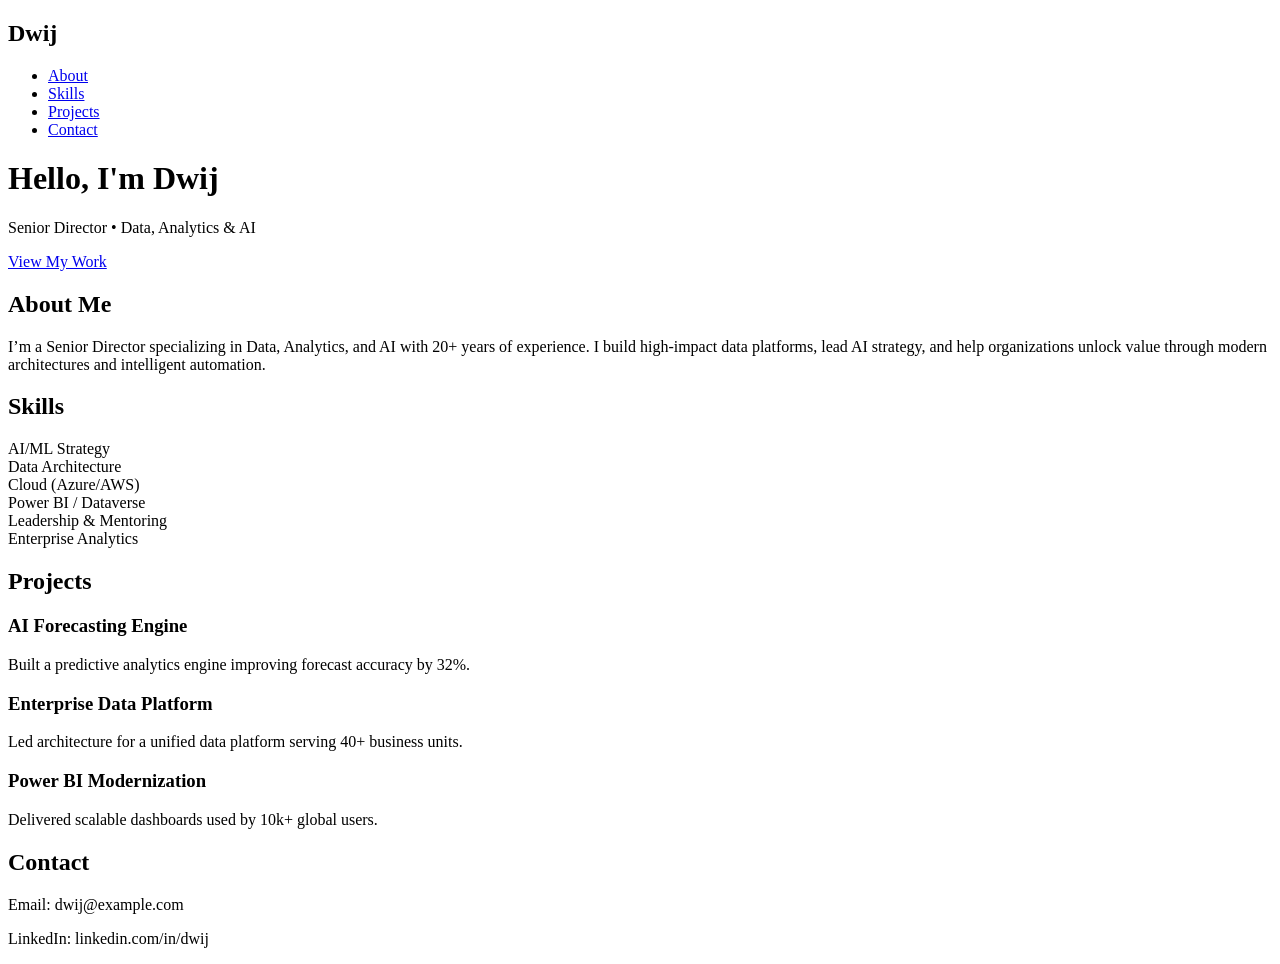
==== index.html @ 9cb64bd8 "Add initial HTML structure for portfolio" ====
<!DOCTYPE html>
<html lang="en">
<head>
    <meta charset="UTF-8">
    <meta name="viewport" content="width=device-width, initial-scale=1.0">
    <title>Dwij | Portfolio</title>
    <link rel="stylesheet" href="style.css">
</head>
<body>

    <!-- Header -->
    <header>
        <nav>
            <h2 class="logo">Dwij</h2>
            <ul>
                <li><a href="#about">About</a></li>
                <li><a href="#skills">Skills</a></li>
                <li><a href="#projects">Projects</a></li>
                <li><a href="#contact">Contact</a></li>
            </ul>
        </nav>

        <div class="hero">
            <h1>Hello, I'm <span>Dwij</span></h1>
            <p>Senior Director • Data, Analytics & AI</p>
            <a href="#projects" class="btn">View My Work</a>
        </div>
    </header>

    <!-- About -->
    <section id="about" class="section">
        <h2>About Me</h2>
        <p>
            I’m a Senior Director specializing in Data, Analytics, and AI with 20+ years of experience.
            I build high‑impact data platforms, lead AI strategy, and help organizations unlock value through
            modern architectures and intelligent automation.
        </p>
    </section>

    <!-- Skills -->
    <section id="skills" class="section">
        <h2>Skills</h2>
        <div class="skills-grid">
            <div class="skill">AI/ML Strategy</div>
            <div class="skill">Data Architecture</div>
            <div class="skill">Cloud (Azure/AWS)</div>
            <div class="skill">Power BI / Dataverse</div>
            <div class="skill">Leadership & Mentoring</div>
            <div class="skill">Enterprise Analytics</div>
        </div>
    </section>

    <!-- Projects -->
    <section id="projects" class="section">
        <h2>Projects</h2>
        <div class="project-grid">
            <div class="project-card">
                <h3>AI Forecasting Engine</h3>
                <p>Built a predictive analytics engine improving forecast accuracy by 32%.</p>
            </div>
            <div class="project-card">
                <h3>Enterprise Data Platform</h3>
                <p>Led architecture for a unified data platform serving 40+ business units.</p>
            </div>
            <div class="project-card">
                <h3>Power BI Modernization</h3>
                <p>Delivered scalable dashboards used by 10k+ global users.</p>
            </div>
        </div>
    </section>

    <!-- Contact -->
    <section id="contact" class="section">
        <h2>Contact</h2>
        <p>Email: dwij@example.com</p>
        <p>LinkedIn: linkedin.com/in/dwij</p>
    </section>

</body>
</html>
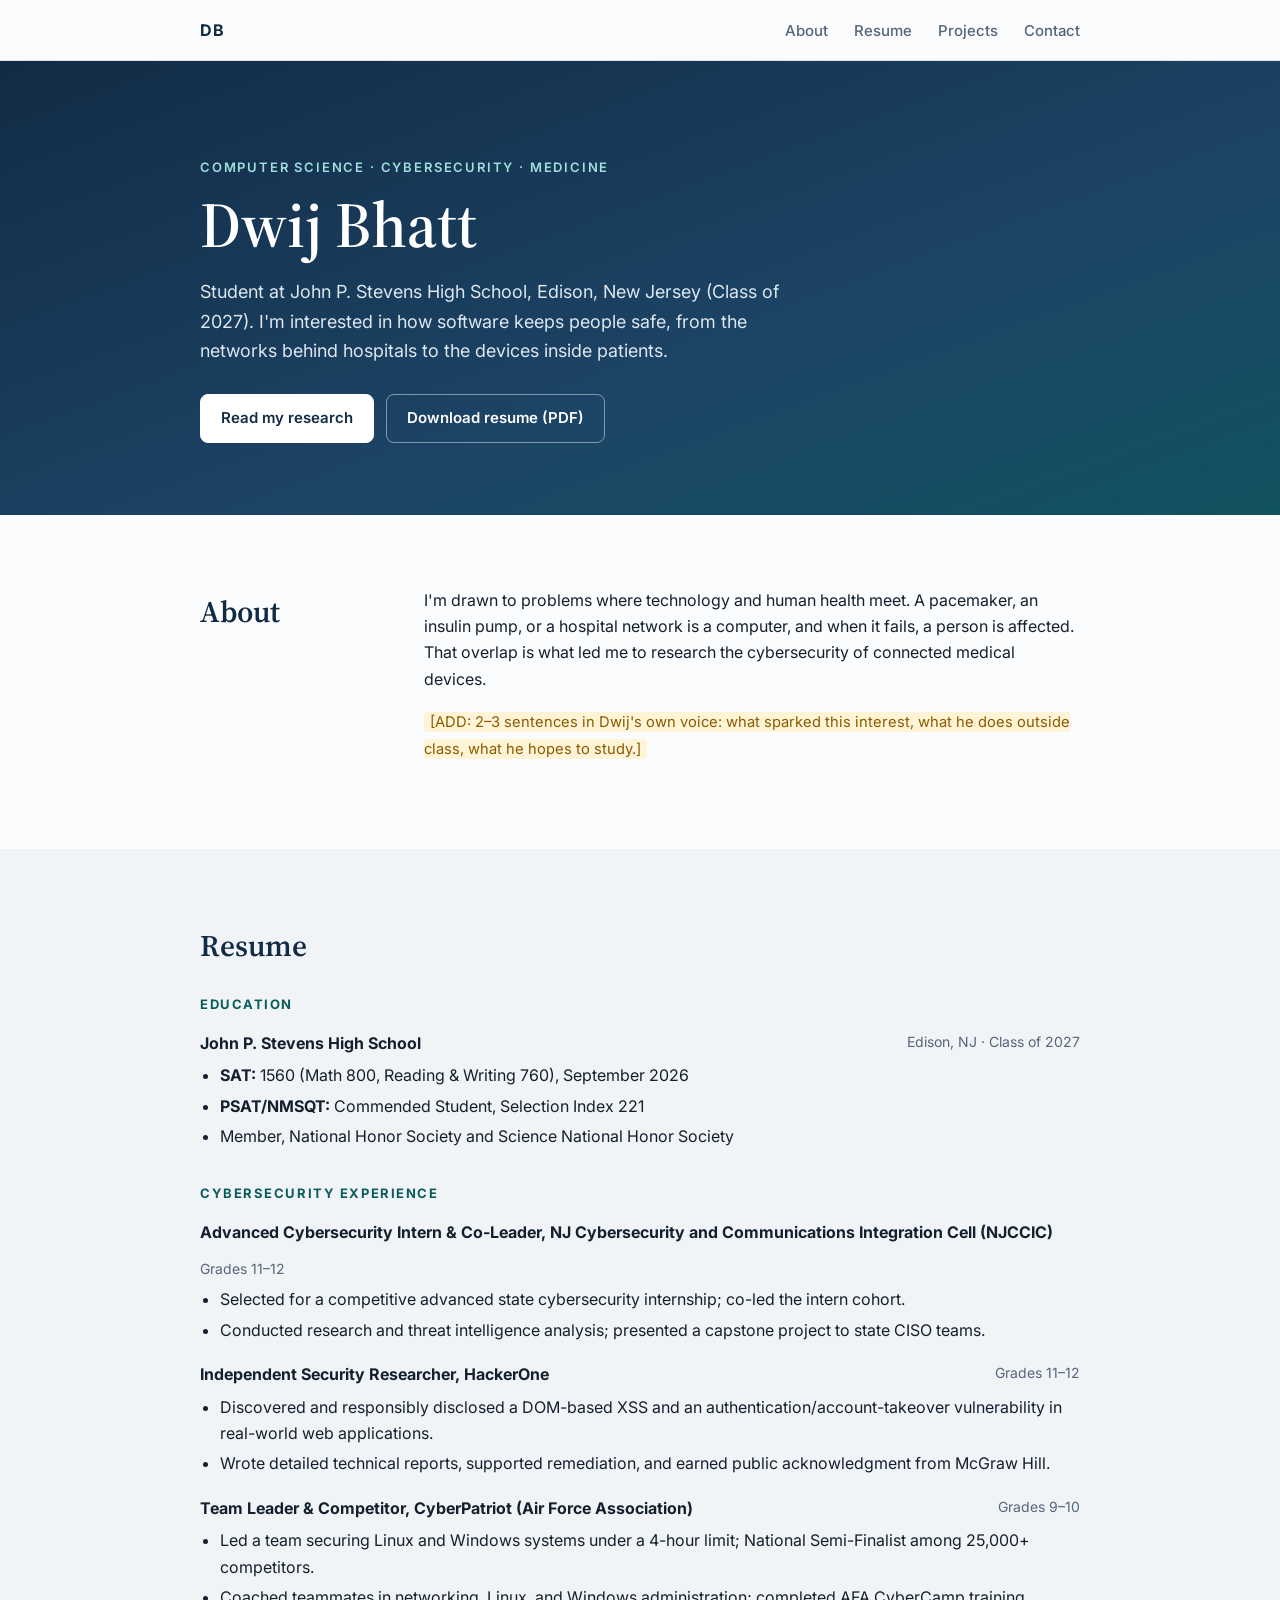
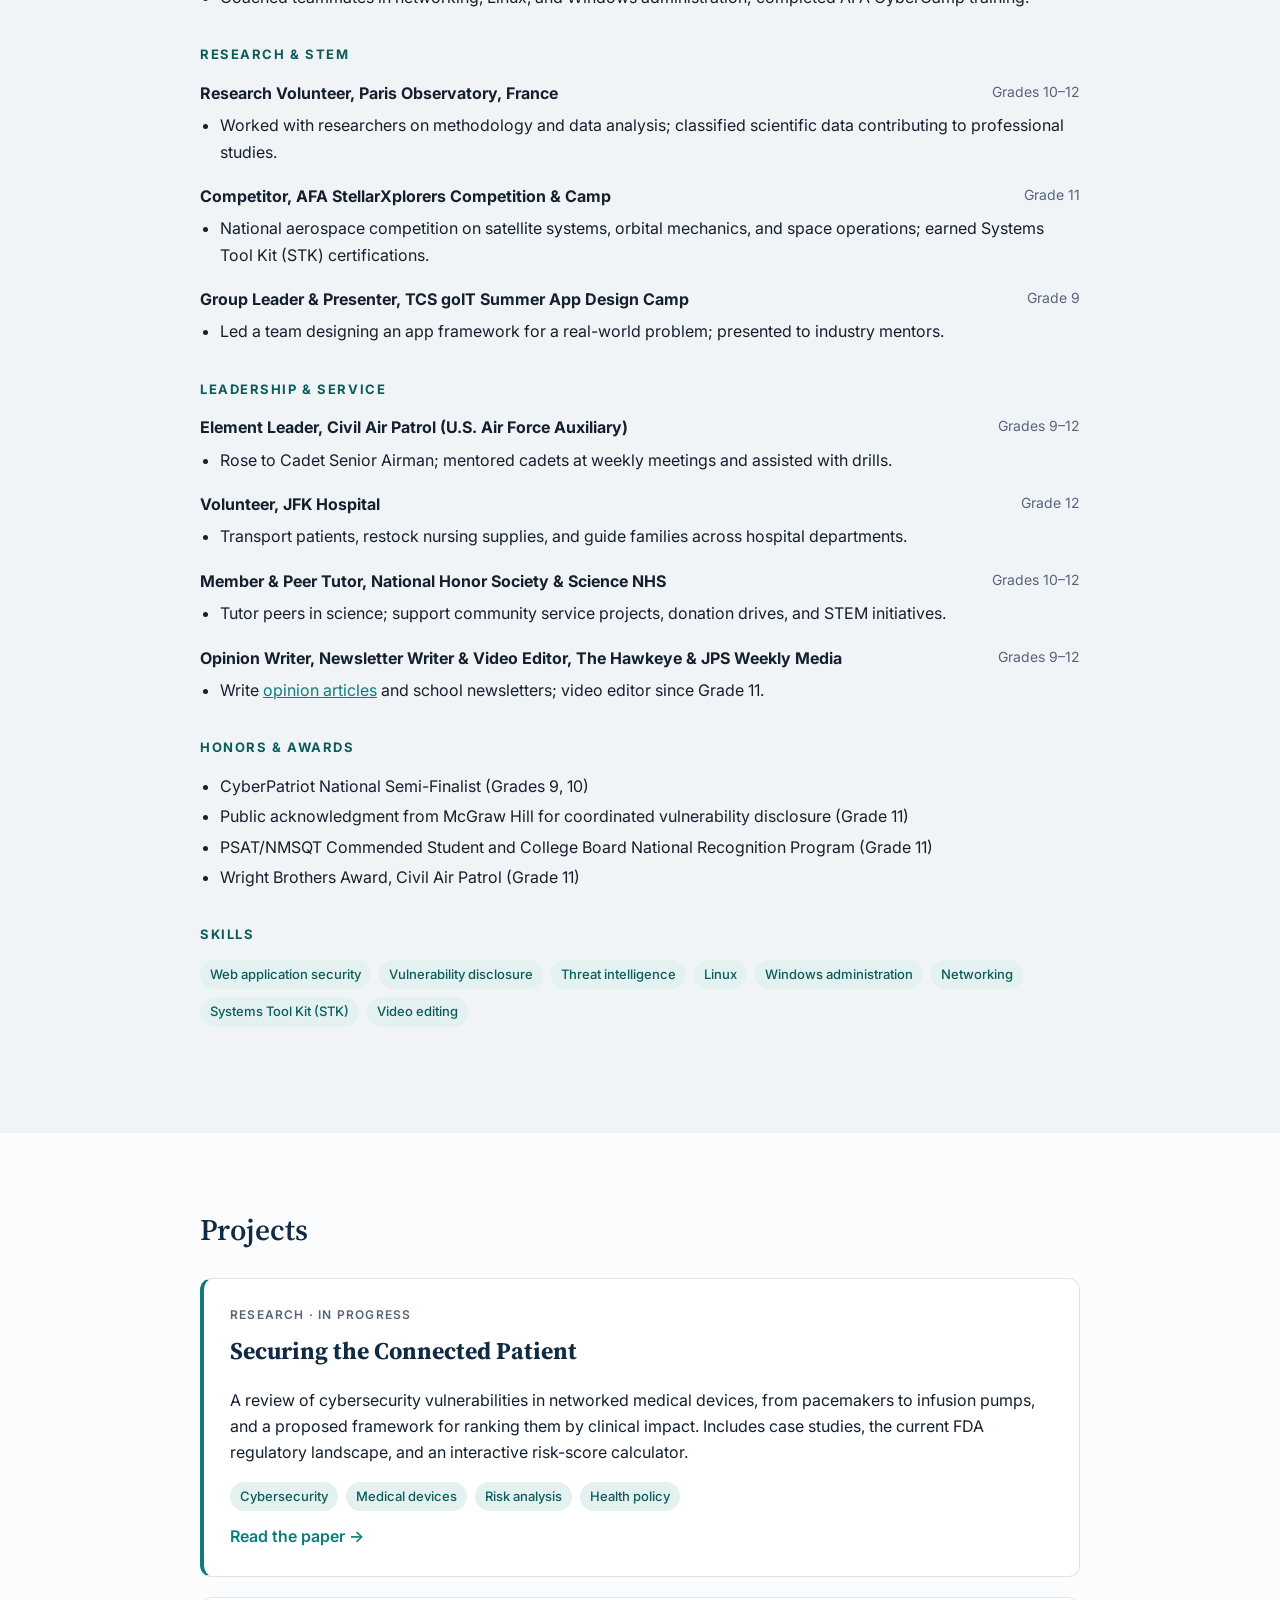
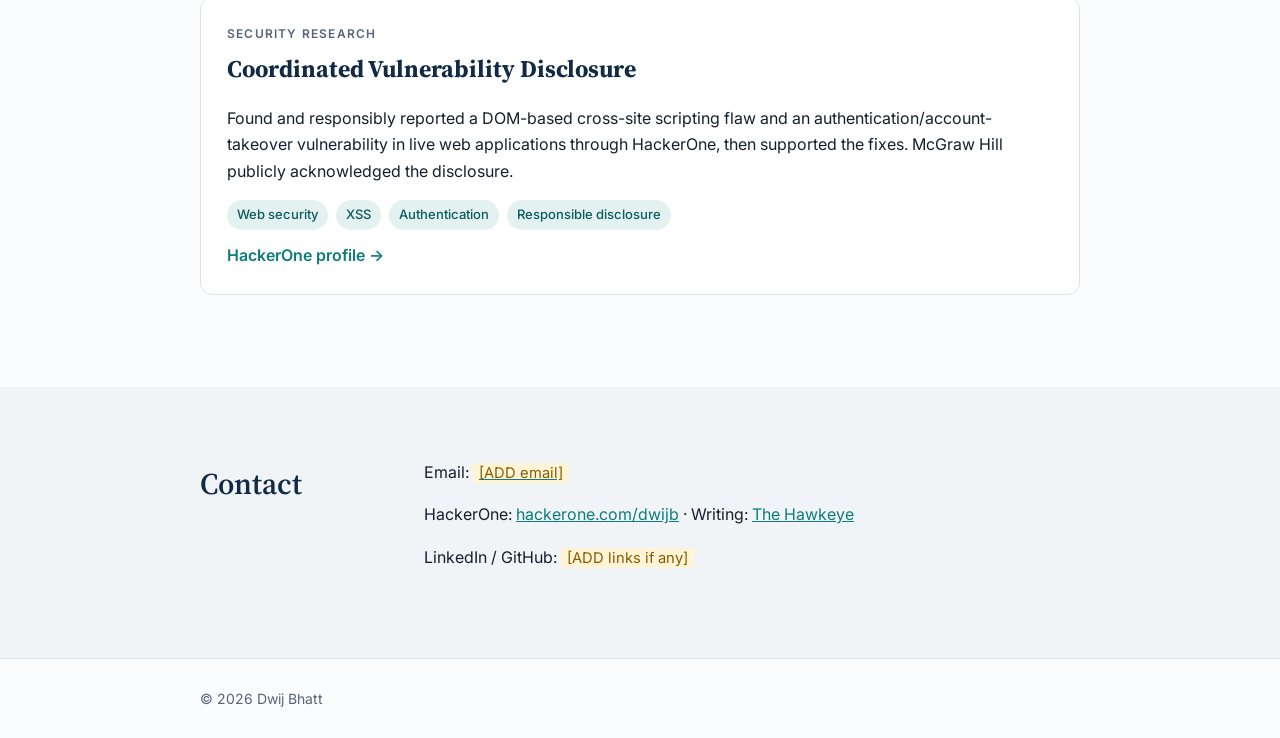
==== commit 69a8006e: "Add files via upload" ====
--- a/index.html
+++ b/index.html
@@ -1,80 +1,181 @@
 <!DOCTYPE html>
 <html lang="en">
 <head>
-    <meta charset="UTF-8">
-    <meta name="viewport" content="width=device-width, initial-scale=1.0">
-    <title>Dwij | Portfolio</title>
-    <link rel="stylesheet" href="style.css">
+<meta charset="UTF-8">
+<meta name="viewport" content="width=device-width, initial-scale=1.0">
+<title>Dwij Bhatt</title>
+<meta name="description" content="Dwij Bhatt: student at JP Stevens High School interested in computer science, cybersecurity, and medicine.">
+<link rel="preconnect" href="https://fonts.googleapis.com">
+<link href="https://fonts.googleapis.com/css2?family=Inter:wght@400;500;600;700&family=Source+Serif+4:ital,wght@0,400;0,600;1,400&display=swap" rel="stylesheet">
+<link rel="stylesheet" href="style.css">
 </head>
 <body>
 
-    <!-- Header -->
-    <header>
-        <nav>
-            <h2 class="logo">Dwij</h2>
-            <ul>
-                <li><a href="#about">About</a></li>
-                <li><a href="#skills">Skills</a></li>
-                <li><a href="#projects">Projects</a></li>
-                <li><a href="#contact">Contact</a></li>
-            </ul>
-        </nav>
+<header class="nav">
+  <div class="wrap nav-inner">
+    <a href="#top" class="logo">DB</a>
+    <nav>
+      <a href="#about">About</a>
+      <a href="#resume">Resume</a>
+      <a href="#projects">Projects</a>
+      <a href="#contact">Contact</a>
+    </nav>
+  </div>
+</header>
 
-        <div class="hero">
-            <h1>Hello, I'm <span>Dwij</span></h1>
-            <p>Senior Director • Data, Analytics & AI</p>
-            <a href="#projects" class="btn">View My Work</a>
+<main id="top">
+
+  <section class="hero">
+    <div class="wrap">
+      <p class="eyebrow">Computer Science · Cybersecurity · Medicine</p>
+      <h1>Dwij Bhatt</h1>
+      <p class="lede">Student at John P. Stevens High School, Edison, New Jersey (Class of 2027). I'm interested in how software keeps people safe, from the networks behind hospitals to the devices inside patients.</p>
+      <div class="hero-actions">
+        <a class="btn primary" href="research.html">Read my research</a>
+        <a class="btn" href="resume.pdf">Download resume (PDF)</a>
+      </div>
+    </div>
+  </section>
+
+  <section id="about" class="section">
+    <div class="wrap two-col">
+      <h2>About</h2>
+      <div>
+        <p>I'm drawn to problems where technology and human health meet. A pacemaker, an insulin pump, or a hospital network is a computer, and when it fails, a person is affected. That overlap is what led me to research the cybersecurity of connected medical devices.</p>
+        <p><span class="ph">[ADD: 2–3 sentences in Dwij's own voice: what sparked this interest, what he does outside class, what he hopes to study.]</span></p>
+      </div>
+    </div>
+  </section>
+
+  <section id="resume" class="section alt">
+    <div class="wrap">
+      <h2>Resume</h2>
+
+      <div class="resume-block">
+        <h3>Education</h3>
+        <div class="item">
+          <div class="item-head"><strong>John P. Stevens High School</strong><span>Edison, NJ · Class of 2027</span></div>
+          <ul>
+            <li><strong>SAT:</strong> 1560 (Math 800, Reading &amp; Writing 760), September 2026</li>
+            <li><strong>PSAT/NMSQT:</strong> Commended Student, Selection Index 221</li>
+            <li>Member, National Honor Society and Science National Honor Society</li>
+          </ul>
         </div>
-    </header>
+      </div>
 
-    <!-- About -->
-    <section id="about" class="section">
-        <h2>About Me</h2>
-        <p>
-            I’m a Senior Director specializing in Data, Analytics, and AI with 20+ years of experience.
-            I build high‑impact data platforms, lead AI strategy, and help organizations unlock value through
-            modern architectures and intelligent automation.
-        </p>
-    </section>
+      <div class="resume-block">
+        <h3>Cybersecurity Experience</h3>
+        <div class="item">
+          <div class="item-head"><strong>Advanced Cybersecurity Intern &amp; Co-Leader, NJ Cybersecurity and Communications Integration Cell (NJCCIC)</strong><span>Grades 11–12</span></div>
+          <ul>
+            <li>Selected for a competitive advanced state cybersecurity internship; co-led the intern cohort.</li>
+            <li>Conducted research and threat intelligence analysis; presented a capstone project to state CISO teams.</li>
+          </ul>
+        </div>
+        <div class="item">
+          <div class="item-head"><strong>Independent Security Researcher, HackerOne</strong><span>Grades 11–12</span></div>
+          <ul>
+            <li>Discovered and responsibly disclosed a DOM-based XSS and an authentication/account-takeover vulnerability in real-world web applications.</li>
+            <li>Wrote detailed technical reports, supported remediation, and earned public acknowledgment from McGraw Hill.</li>
+          </ul>
+        </div>
+        <div class="item">
+          <div class="item-head"><strong>Team Leader &amp; Competitor, CyberPatriot (Air Force Association)</strong><span>Grades 9–10</span></div>
+          <ul>
+            <li>Led a team securing Linux and Windows systems under a 4-hour limit; National Semi-Finalist among 25,000+ competitors.</li>
+            <li>Coached teammates in networking, Linux, and Windows administration; completed AFA CyberCamp training.</li>
+          </ul>
+        </div>
+      </div>
 
-    <!-- Skills -->
-    <section id="skills" class="section">
-        <h2>Skills</h2>
-        <div class="skills-grid">
-            <div class="skill">AI/ML Strategy</div>
-            <div class="skill">Data Architecture</div>
-            <div class="skill">Cloud (Azure/AWS)</div>
-            <div class="skill">Power BI / Dataverse</div>
-            <div class="skill">Leadership & Mentoring</div>
-            <div class="skill">Enterprise Analytics</div>
+      <div class="resume-block">
+        <h3>Research &amp; STEM</h3>
+        <div class="item">
+          <div class="item-head"><strong>Research Volunteer, Paris Observatory, France</strong><span>Grades 10–12</span></div>
+          <ul><li>Worked with researchers on methodology and data analysis; classified scientific data contributing to professional studies.</li></ul>
         </div>
-    </section>
+        <div class="item">
+          <div class="item-head"><strong>Competitor, AFA StellarXplorers Competition &amp; Camp</strong><span>Grade 11</span></div>
+          <ul><li>National aerospace competition on satellite systems, orbital mechanics, and space operations; earned Systems Tool Kit (STK) certifications.</li></ul>
+        </div>
+        <div class="item">
+          <div class="item-head"><strong>Group Leader &amp; Presenter, TCS goIT Summer App Design Camp</strong><span>Grade 9</span></div>
+          <ul><li>Led a team designing an app framework for a real-world problem; presented to industry mentors.</li></ul>
+        </div>
+      </div>
 
-    <!-- Projects -->
-    <section id="projects" class="section">
-        <h2>Projects</h2>
-        <div class="project-grid">
-            <div class="project-card">
-                <h3>AI Forecasting Engine</h3>
-                <p>Built a predictive analytics engine improving forecast accuracy by 32%.</p>
-            </div>
-            <div class="project-card">
-                <h3>Enterprise Data Platform</h3>
-                <p>Led architecture for a unified data platform serving 40+ business units.</p>
-            </div>
-            <div class="project-card">
-                <h3>Power BI Modernization</h3>
-                <p>Delivered scalable dashboards used by 10k+ global users.</p>
-            </div>
+      <div class="resume-block">
+        <h3>Leadership &amp; Service</h3>
+        <div class="item">
+          <div class="item-head"><strong>Element Leader, Civil Air Patrol (U.S. Air Force Auxiliary)</strong><span>Grades 9–12</span></div>
+          <ul><li>Rose to Cadet Senior Airman; mentored cadets at weekly meetings and assisted with drills.</li></ul>
         </div>
-    </section>
+        <div class="item">
+          <div class="item-head"><strong>Volunteer, JFK Hospital</strong><span>Grade 12</span></div>
+          <ul><li>Transport patients, restock nursing supplies, and guide families across hospital departments.</li></ul>
+        </div>
+        <div class="item">
+          <div class="item-head"><strong>Member &amp; Peer Tutor, National Honor Society &amp; Science NHS</strong><span>Grades 10–12</span></div>
+          <ul><li>Tutor peers in science; support community service projects, donation drives, and STEM initiatives.</li></ul>
+        </div>
+        <div class="item">
+          <div class="item-head"><strong>Opinion Writer, Newsletter Writer &amp; Video Editor, The Hawkeye &amp; JPS Weekly Media</strong><span>Grades 9–12</span></div>
+          <ul><li>Write <a href="https://hawkeyejps.com/staff_name/dwij-bhatt/">opinion articles</a> and school newsletters; video editor since Grade 11.</li></ul>
+        </div>
+      </div>
 
-    <!-- Contact -->
-    <section id="contact" class="section">
-        <h2>Contact</h2>
-        <p>Email: dwij@example.com</p>
-        <p>LinkedIn: linkedin.com/in/dwij</p>
-    </section>
+      <div class="resume-block">
+        <h3>Honors &amp; Awards</h3>
+        <ul>
+          <li>CyberPatriot National Semi-Finalist (Grades 9, 10)</li>
+          <li>Public acknowledgment from McGraw Hill for coordinated vulnerability disclosure (Grade 11)</li>
+          <li>PSAT/NMSQT Commended Student and College Board National Recognition Program (Grade 11)</li>
+          <li>Wright Brothers Award, Civil Air Patrol (Grade 11)</li>
+        </ul>
+      </div>
 
+      <div class="resume-block">
+        <h3>Skills</h3>
+        <div class="tags">
+          <span>Web application security</span><span>Vulnerability disclosure</span><span>Threat intelligence</span><span>Linux</span><span>Windows administration</span><span>Networking</span><span>Systems Tool Kit (STK)</span><span>Video editing</span>
+        </div>
+      </div>
+    </div>
+  </section>
+
+  <section id="projects" class="section">
+    <div class="wrap">
+      <h2>Projects</h2>
+      <article class="project featured">
+        <div class="project-tag">Research · In progress</div>
+        <h3><a href="research.html">Securing the Connected Patient</a></h3>
+        <p>A review of cybersecurity vulnerabilities in networked medical devices, from pacemakers to infusion pumps, and a proposed framework for ranking them by clinical impact. Includes case studies, the current FDA regulatory landscape, and an interactive risk-score calculator.</p>
+        <div class="tags"><span>Cybersecurity</span><span>Medical devices</span><span>Risk analysis</span><span>Health policy</span></div>
+        <a class="link-arrow" href="research.html">Read the paper →</a>
+      </article>
+      <article class="project">
+        <div class="project-tag">Security research</div>
+        <h3><a href="https://hackerone.com/dwijb?type=user">Coordinated Vulnerability Disclosure</a></h3>
+        <p>Found and responsibly reported a DOM-based cross-site scripting flaw and an authentication/account-takeover vulnerability in live web applications through HackerOne, then supported the fixes. McGraw Hill publicly acknowledged the disclosure.</p>
+        <div class="tags"><span>Web security</span><span>XSS</span><span>Authentication</span><span>Responsible disclosure</span></div>
+        <a class="link-arrow" href="https://hackerone.com/dwijb?type=user">HackerOne profile →</a>
+      </article>
+    </div>
+  </section>
+
+  <section id="contact" class="section alt">
+    <div class="wrap two-col">
+      <h2>Contact</h2>
+      <div>
+        <p>Email: <a href="mailto:you@example.com"><span class="ph">[ADD email]</span></a></p>
+        <p>HackerOne: <a href="https://hackerone.com/dwijb?type=user">hackerone.com/dwijb</a> · Writing: <a href="https://hawkeyejps.com/staff_name/dwij-bhatt/">The Hawkeye</a></p>
+        <p>LinkedIn / GitHub: <span class="ph">[ADD links if any]</span></p>
+      </div>
+    </div>
+  </section>
+
+</main>
+
+<footer class="footer"><div class="wrap">© 2026 Dwij Bhatt</div></footer>
 </body>
 </html>
--- a/style.css
+++ b/style.css
@@ -0,0 +1,101 @@
+:root {
+  --ink: #14202e;
+  --muted: #56657a;
+  --bg: #fbfcfd;
+  --alt: #f1f4f7;
+  --line: #dde3ea;
+  --accent: #0e7c7b;
+  --accent-dark: #0a5c5b;
+  --navy: #122b45;
+  --ph-bg: #fff4d6;
+  --ph-ink: #8a5a00;
+}
+* { box-sizing: border-box; }
+html { scroll-behavior: smooth; }
+body {
+  margin: 0; background: var(--bg); color: var(--ink);
+  font-family: "Inter", system-ui, sans-serif; font-size: 16px; line-height: 1.65;
+}
+a { color: var(--accent); }
+.wrap { max-width: 920px; margin: 0 auto; padding: 0 20px; }
+
+/* nav */
+.nav { position: sticky; top: 0; background: rgba(251,252,253,.92); backdrop-filter: blur(8px); border-bottom: 1px solid var(--line); z-index: 10; }
+.nav-inner { display: flex; justify-content: space-between; align-items: center; height: 60px; }
+.logo { font-weight: 700; text-decoration: none; color: var(--navy); letter-spacing: .04em; }
+.nav nav a { margin-left: 22px; text-decoration: none; color: var(--muted); font-size: 15px; font-weight: 500; }
+.nav nav a:hover { color: var(--accent); }
+
+/* hero */
+.hero { padding: 96px 0 72px; background: linear-gradient(160deg, var(--navy) 0%, #1c4466 60%, var(--accent-dark) 130%); color: #fff; }
+.eyebrow { text-transform: uppercase; letter-spacing: .14em; font-size: 13px; font-weight: 600; color: #9fe0dc; margin: 0 0 12px; }
+.hero h1 { font-family: "Source Serif 4", Georgia, serif; font-size: clamp(40px, 7vw, 64px); font-weight: 600; margin: 0 0 16px; line-height: 1.1; }
+.lede { max-width: 620px; font-size: 18px; color: #dce7f0; margin: 0 0 28px; }
+.hero-actions { display: flex; gap: 12px; flex-wrap: wrap; }
+.btn { display: inline-block; padding: 11px 20px; border-radius: 8px; text-decoration: none; font-weight: 600; font-size: 15px; border: 1px solid rgba(255,255,255,.45); color: #fff; }
+.btn.primary { background: #fff; color: var(--navy); border-color: #fff; }
+.btn:hover { opacity: .9; }
+
+/* sections */
+.section { padding: 72px 0; }
+.section.alt { background: var(--alt); }
+h2 { font-family: "Source Serif 4", Georgia, serif; font-size: 30px; font-weight: 600; margin: 0 0 24px; color: var(--navy); }
+h3 { font-size: 13px; text-transform: uppercase; letter-spacing: .12em; color: var(--accent-dark); margin: 0 0 14px; }
+.two-col { display: grid; grid-template-columns: 200px 1fr; gap: 24px; }
+.two-col p:first-child { margin-top: 0; }
+
+.resume-block { margin-bottom: 34px; }
+.item { margin-bottom: 18px; }
+.item-head { display: flex; justify-content: space-between; gap: 12px; flex-wrap: wrap; }
+.item-head span { color: var(--muted); font-size: 14px; }
+.item p { margin: 4px 0; }
+ul { margin: 6px 0 0; padding-left: 20px; }
+li { margin-bottom: 4px; }
+
+.tags { display: flex; flex-wrap: wrap; gap: 8px; margin: 12px 0; }
+.tags span { font-size: 13px; padding: 4px 10px; border-radius: 99px; background: #e3f1f0; color: var(--accent-dark); font-weight: 500; }
+
+/* projects */
+.project { border: 1px solid var(--line); border-radius: 12px; padding: 26px; margin-bottom: 20px; background: #fff; }
+.project.featured { border-left: 4px solid var(--accent); }
+.project h3 { font-family: "Source Serif 4", Georgia, serif; text-transform: none; letter-spacing: 0; font-size: 24px; color: var(--navy); margin: 6px 0 10px; }
+.project h3 a { color: inherit; text-decoration: none; }
+.project-tag { font-size: 12px; font-weight: 600; text-transform: uppercase; letter-spacing: .1em; color: var(--muted); }
+.link-arrow { font-weight: 600; text-decoration: none; }
+
+/* placeholders, remove once filled */
+.ph { background: var(--ph-bg); color: var(--ph-ink); padding: 1px 6px; border-radius: 4px; font-size: .92em; }
+.tags .ph { background: var(--ph-bg); color: var(--ph-ink); }
+
+.footer { padding: 28px 0; border-top: 1px solid var(--line); color: var(--muted); font-size: 14px; }
+
+/* research paper */
+.paper-head { padding: 64px 0 40px; background: var(--navy); color: #fff; }
+.paper-head h1 { font-family: "Source Serif 4", Georgia, serif; font-size: clamp(30px, 5vw, 44px); line-height: 1.15; margin: 8px 0 14px; font-weight: 600; }
+.paper-head .meta { color: #b9cad9; font-size: 15px; }
+.status { display: inline-block; font-size: 12px; font-weight: 600; letter-spacing: .08em; text-transform: uppercase; background: #9fe0dc; color: var(--navy); padding: 4px 10px; border-radius: 99px; }
+.paper { max-width: 740px; margin: 0 auto; padding: 48px 20px 80px; font-family: "Source Serif 4", Georgia, serif; font-size: 18px; line-height: 1.75; }
+.paper h2 { font-size: 26px; margin: 48px 0 12px; }
+.paper h3 { font-family: "Inter", sans-serif; margin-top: 28px; }
+.abstract { background: var(--alt); border-left: 4px solid var(--accent); padding: 18px 22px; border-radius: 6px; font-size: 17px; }
+.toc { font-family: "Inter", sans-serif; font-size: 15px; border: 1px solid var(--line); border-radius: 10px; padding: 16px 22px; }
+.toc ol { margin: 6px 0 0; }
+table { width: 100%; border-collapse: collapse; font-family: "Inter", sans-serif; font-size: 14px; margin: 16px 0; }
+th, td { text-align: left; padding: 10px 8px; border-bottom: 1px solid var(--line); vertical-align: top; }
+th { color: var(--muted); font-weight: 600; font-size: 12px; text-transform: uppercase; letter-spacing: .06em; }
+.table-scroll { overflow-x: auto; }
+.formula { font-family: "Inter", sans-serif; background: #fff; border: 1px solid var(--line); border-radius: 8px; padding: 14px 18px; text-align: center; font-weight: 600; color: var(--navy); }
+.calc { font-family: "Inter", sans-serif; font-size: 15px; border: 1px solid var(--line); border-radius: 12px; padding: 22px; background: #fff; margin: 20px 0; }
+.calc label { display: block; font-weight: 600; margin: 14px 0 4px; }
+.calc select, .calc input { width: 100%; padding: 8px; border: 1px solid var(--line); border-radius: 6px; font: inherit; }
+.calc-out { margin-top: 18px; padding: 14px; border-radius: 8px; background: var(--alt); font-size: 17px; }
+.calc-out strong { font-size: 24px; color: var(--navy); }
+.refs { font-family: "Inter", sans-serif; font-size: 14px; }
+.back { font-family: "Inter", sans-serif; font-size: 15px; font-weight: 600; text-decoration: none; }
+
+@media (max-width: 640px) {
+  .two-col { grid-template-columns: 1fr; gap: 4px; }
+  .nav nav a { margin-left: 14px; font-size: 14px; }
+  .hero { padding: 64px 0 52px; }
+  .paper { font-size: 17px; }
+}
